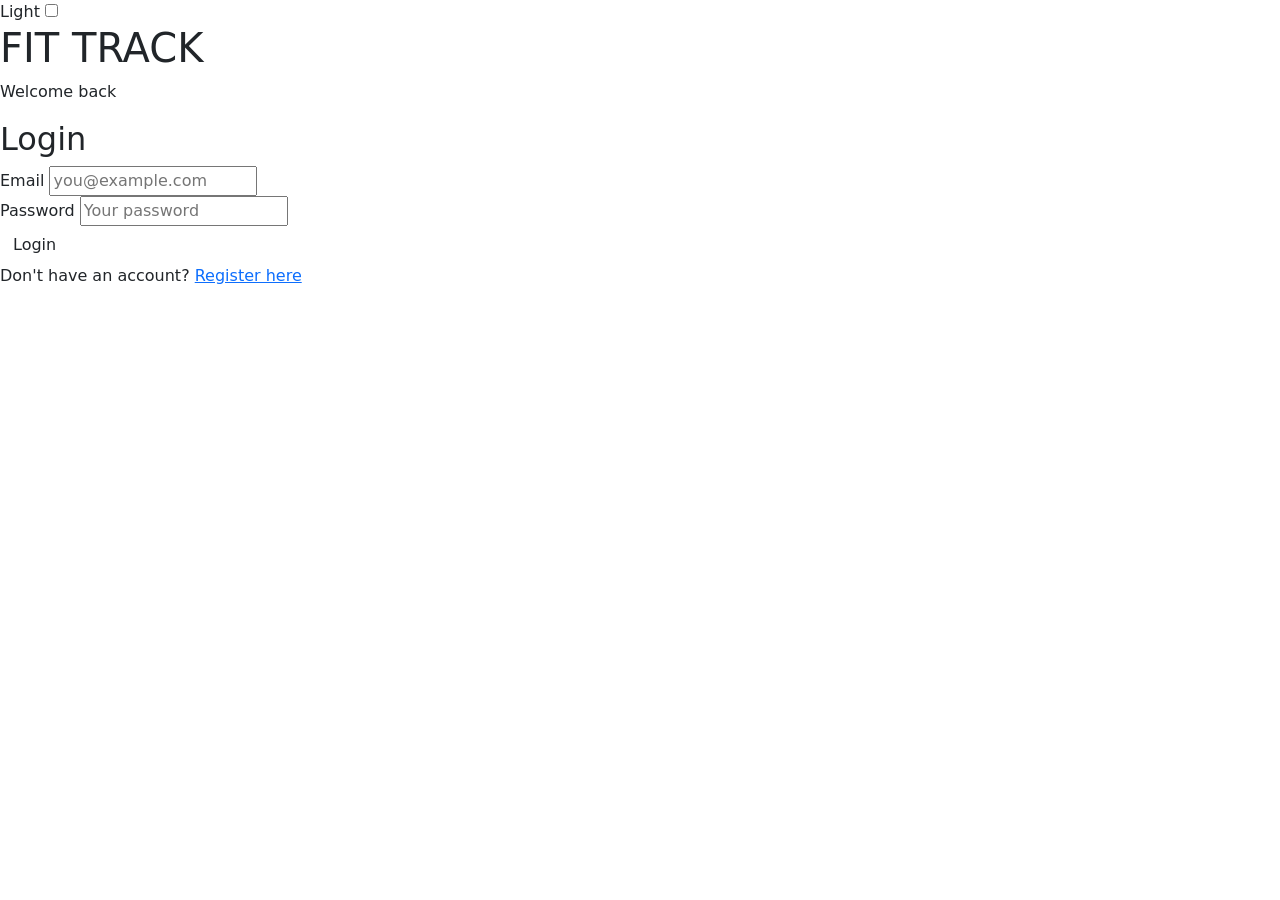
==== index.html @ 4420e1c7 "Add files via upload" ====
<!DOCTYPE html>
<html lang="en">
 <head>
  <meta charset="utf-8"/>
  <meta content="width=device-width, initial-scale=1.0" name="viewport"/>
  <title>
   FitTrack - Login
  </title>
  <link href="https://cdn.jsdelivr.net/npm/bootstrap@5.3.3/dist/css/bootstrap.min.css" rel="stylesheet"/>
  <link href="css/style.css" rel="stylesheet"/>
 </head>
 <body class="dark">
  <div class="auth-theme-btn">
   <span>
    Light
   </span>
   <label class="switch">
    <input class="theme-checkbox" type="checkbox"/>
    <span class="slider">
    </span>
   </label>
  </div>
  <div class="auth-wrapper">
   <div class="auth-box">
    <div class="logo-big">
     <h1>
      FIT
      <span>
       TRACK
      </span>
     </h1>
     <p>
      Welcome back
     </p>
    </div>
    <h2>
     Login
    </h2>
    <form id="loginForm">
     <div class="form-group">
      <label for="email">
       Email
      </label>
      <input id="email" placeholder="you@example.com" required="" type="email"/>
      <div class="error-msg" id="emailErr">
      </div>
     </div>
     <div class="form-group">
      <label for="password">
       Password
      </label>
      <input id="password" placeholder="Your password" required="" type="password"/>
      <div class="error-msg" id="passErr">
      </div>
     </div>
     <button class="btn btn-red btn-full" type="submit">
      Login
     </button>
    </form>
    <p class="bottom-link">
     Don't have an account?
     <a href="register.html">
      Register here
     </a>
    </p>
   </div>
  </div>
  <div class="toast-wrap">
  </div>
  <script src="https://cdn.jsdelivr.net/npm/bootstrap@5.3.3/dist/js/bootstrap.bundle.min.js">
  </script>
  <script src="js/auth.js">
  </script>
  <script>
   // Initialize theme and login logic specifically
    initTheme();
    initLogin();
  </script>
 </body>
</html>
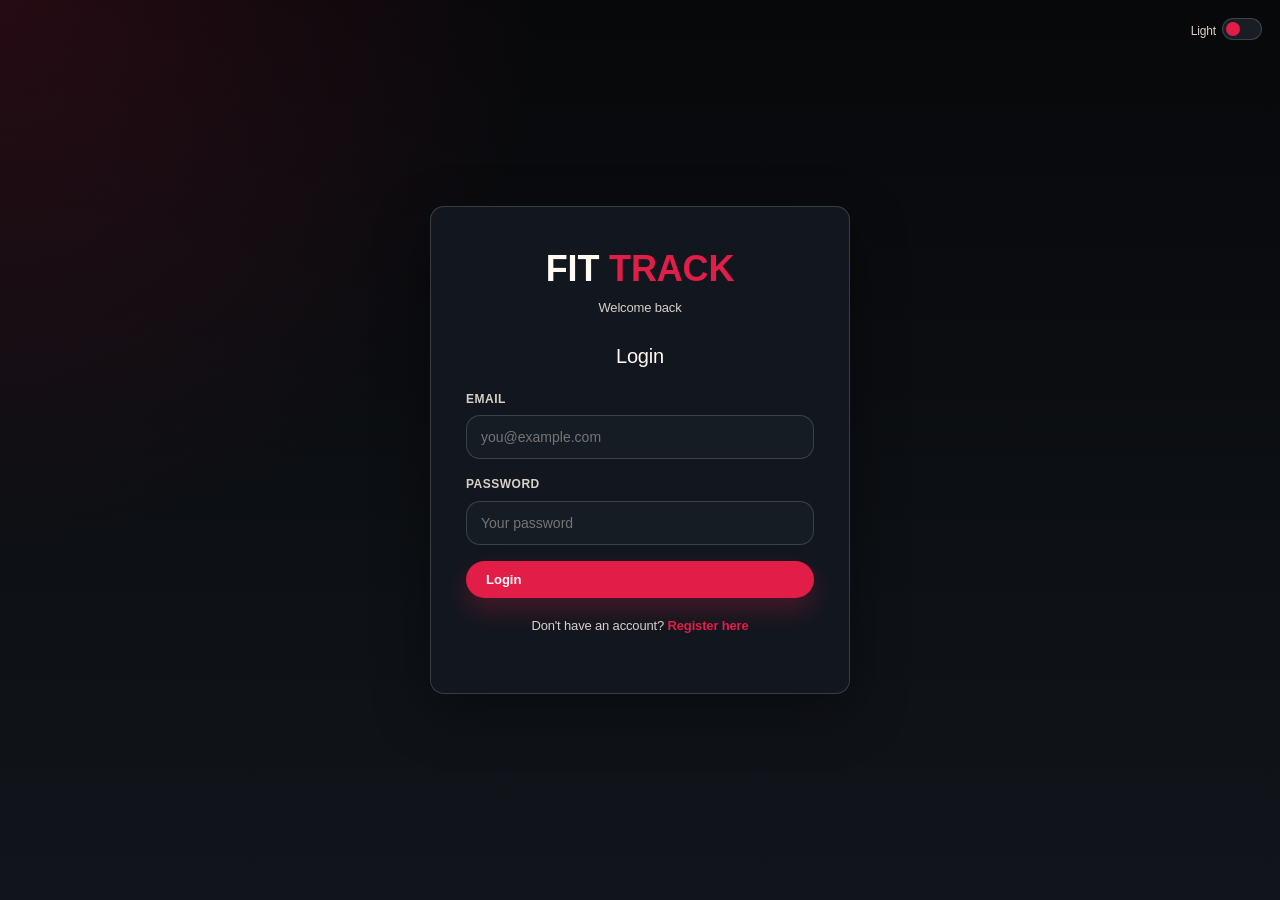
==== commit 74c261a9: "Update index.html" ====
--- a/index.html
+++ b/index.html
@@ -7,7 +7,7 @@
    FitTrack - Login
   </title>
   <link href="https://cdn.jsdelivr.net/npm/bootstrap@5.3.3/dist/css/bootstrap.min.css" rel="stylesheet"/>
-  <link href="css/style.css" rel="stylesheet"/>
+  <link href="style.css" rel="stylesheet"/>
  </head>
  <body class="dark">
   <div class="auth-theme-btn">
@@ -69,7 +69,7 @@
   </div>
   <script src="https://cdn.jsdelivr.net/npm/bootstrap@5.3.3/dist/js/bootstrap.bundle.min.js">
   </script>
-  <script src="js/auth.js">
+  <script src="auth.js">
   </script>
   <script>
    // Initialize theme and login logic specifically
--- a/style.css
+++ b/style.css
@@ -0,0 +1,1819 @@
+@import url('https://fonts.googleapis.com/css2?family=Poppins:wght@300;400;500;600;700&display=swap');
+
+* {
+  margin: 0;
+  padding: 0;
+  box-sizing: border-box;
+}
+
+body {
+  font-family: 'Poppins', sans-serif;
+  background-color: var(--bg);
+  color: var(--text);
+  transition: background-color 0.3s, color 0.3s;
+}
+
+/* light mode colors */
+body.light {
+  --bg: white;
+  --bg2: whitesmoke;
+  --bg3: lightgray;
+  --text: black;
+  --text2: dimgray;
+  --border: gainsboro;
+  --card: white;
+  --nav: white;
+  --red: crimson;
+  --red2: firebrick;
+  --input-bg: white;
+  --shadow: 0 2px 10px rgba(0,0,0,0.08);
+}
+
+/* dark mode colors */
+body.dark {
+  --bg: black;
+  --bg2: #1a1a1a;
+  --bg3: #252525;
+  --text: whitesmoke;
+  --text2: gray;
+  --border: #2e2e2e;
+  --card: #1a1a1a;
+  --nav: #111111;
+  --red: crimson;
+  --red2: firebrick;
+  --input-bg: #1e1e1e;
+  --shadow: 0 2px 10px rgba(0,0,0,0.4);
+}
+/* navbar */
+.navbar {
+  background-color: var(--nav);
+  border-bottom: 1px solid var(--border);
+  padding: 0 30px;
+  height: 60px;
+  display: flex;
+  align-items: center;
+  justify-content: space-between;
+  position: sticky;
+  top: 0;
+  z-index: 99;
+}
+
+.navbar .logo {
+  font-size: 22px;
+  font-weight: 700;
+  color: var(--text);
+  text-decoration: none;
+}
+
+.navbar .logo span {
+  color: var(--red);
+}
+
+.navbar .nav-links {
+  display: flex;
+  gap: 5px;
+  list-style: none;
+}
+
+.navbar .nav-links a {
+  text-decoration: none;
+  color: var(--text2);
+  font-size: 14px;
+  padding: 6px 14px;
+  border-radius: 8px;
+  font-weight: 500;
+}
+
+.navbar .nav-links a:hover {
+  background-color: var(--bg2);
+  color: var(--text);
+}
+
+.navbar .nav-links a.active {
+  color: var(--red);
+  background-color: var(--bg2);
+}
+
+.navbar .nav-right {
+  display: flex;
+  align-items: center;
+  gap: 12px;
+}
+
+.navbar .nav-right span {
+  font-size: 13px;
+  color: var(--text2);
+}
+
+/* theme toggle switch */
+.toggle-wrap {
+  display: flex;
+  align-items: center;
+  gap: 6px;
+}
+
+.toggle-wrap label {
+  font-size: 12px;
+  color: var(--text2);
+}
+
+.switch {
+  position: relative;
+  width: 40px;
+  height: 22px;
+}
+
+.switch input {
+  opacity: 0;
+  width: 0;
+  height: 0;
+}
+
+.slider {
+  position: absolute;
+  cursor: pointer;
+  top: 0; left: 0; right: 0; bottom: 0;
+  background-color: var(--bg3);
+  border-radius: 22px;
+  transition: 0.3s;
+  border: 1px solid var(--border);
+}
+
+.slider:before {
+  position: absolute;
+  content: "";
+  height: 14px;
+  width: 14px;
+  left: 3px;
+  bottom: 3px;
+  background-color: var(--red);
+  border-radius: 50%;
+  transition: 0.3s;
+}
+
+input:checked + .slider:before {
+  transform: translateX(18px);
+}
+
+/* hamburger for mobile */
+.hamburger {
+  display: none;
+  flex-direction: column;
+  gap: 5px;
+  background: none;
+  border: none;
+  cursor: pointer;
+}
+
+.hamburger span {
+  width: 22px;
+  height: 2px;
+  background: var(--text);
+  display: block;
+  border-radius: 2px;
+}
+
+.mobile-menu {
+  display: none;
+  flex-direction: column;
+  background: var(--nav);
+  border-bottom: 1px solid var(--border);
+  padding: 10px 20px;
+}
+
+.mobile-menu a {
+  text-decoration: none;
+  color: var(--text2);
+  padding: 10px 0;
+  font-size: 14px;
+  border-bottom: 1px solid var(--border);
+  font-weight: 500;
+}
+
+.mobile-menu a.active { color: var(--red); }
+.mobile-menu.show { display: flex; }
+
+/* buttons */
+.btn {
+  padding: 9px 20px;
+  border-radius: 8px;
+  border: none;
+  font-family: 'Poppins', sans-serif;
+  font-size: 13px;
+  font-weight: 600;
+  cursor: pointer;
+  transition: all 0.2s;
+  display: inline-flex;
+  align-items: center;
+  gap: 5px;
+}
+
+.btn-red {
+  background-color: var(--red);
+  color: #fff;
+}
+
+.btn-red:hover {
+  background-color: var(--red2);
+  transform: translateY(-1px);
+}
+
+.btn-outline {
+  background: transparent;
+  color: var(--text);
+  border: 1px solid var(--border);
+}
+
+.btn-outline:hover {
+  background-color: var(--bg2);
+}
+
+.btn-delete {
+  background: transparent;
+  color: var(--red);
+  border: 1px solid var(--red);
+  padding: 6px 12px;
+  font-size: 12px;
+  border-radius: 6px;
+  font-family: 'Poppins', sans-serif;
+  font-weight: 600;
+  cursor: pointer;
+  transition: all 0.2s;
+}
+
+.btn-delete:hover {
+  background-color: var(--red);
+  color: #fff;
+}
+
+.btn-full { width: 100%; }
+.btn-sm { padding: 6px 14px; font-size: 12px; }
+
+/* page layout */
+.container {
+  max-width: 1100px;
+  margin: 0 auto;
+  padding: 30px 20px;
+}
+
+/* auth pages */
+.auth-wrapper {
+  min-height: 100vh;
+  display: flex;
+  align-items: center;
+  justify-content: center;
+  padding: 20px;
+}
+
+.auth-box {
+  background: var(--card);
+  border: 1px solid var(--border);
+  border-radius: 14px;
+  padding: 40px 35px;
+  width: 100%;
+  max-width: 420px;
+  box-shadow: var(--shadow);
+}
+
+.auth-box .logo-big {
+  text-align: center;
+  margin-bottom: 25px;
+}
+
+.auth-box .logo-big h1 {
+  font-size: 36px;
+  font-weight: 700;
+}
+
+.auth-box .logo-big h1 span { color: var(--red); }
+
+.auth-box .logo-big p {
+  color: var(--text2);
+  font-size: 13px;
+  margin-top: 4px;
+}
+
+.auth-box h2 {
+  font-size: 20px;
+  margin-bottom: 22px;
+  text-align: center;
+}
+
+.auth-box .bottom-link {
+  text-align: center;
+  margin-top: 18px;
+  font-size: 13px;
+  color: var(--text2);
+}
+
+.auth-box .bottom-link a {
+  color: var(--red);
+  font-weight: 600;
+  text-decoration: none;
+}
+
+.auth-theme-btn {
+  position: absolute;
+  top: 18px;
+  right: 18px;
+  display: flex;
+  align-items: center;
+  gap: 6px;
+}
+
+/* form inputs */
+.form-group {
+  margin-bottom: 16px;
+}
+
+.form-group label {
+  display: block;
+  font-size: 12px;
+  font-weight: 600;
+  text-transform: uppercase;
+  letter-spacing: 0.5px;
+  color: var(--text2);
+  margin-bottom: 6px;
+}
+
+.form-group input,
+.form-group select {
+  width: 100%;
+  padding: 10px 14px;
+  background: var(--input-bg);
+  border: 1.5px solid var(--border);
+  border-radius: 8px;
+  color: var(--text);
+  font-family: 'Poppins', sans-serif;
+  font-size: 14px;
+  outline: none;
+  transition: border-color 0.2s;
+}
+
+.form-group input:focus,
+.form-group select:focus {
+  border-color: var(--red);
+}
+
+.form-group select {
+  appearance: none;
+  cursor: pointer;
+}
+
+.error-msg {
+  font-size: 11px;
+  color: var(--red);
+  margin-top: 4px;
+  display: none;
+}
+
+.error-msg.show { display: block; }
+
+/* cards */
+.card {
+  background: var(--card);
+  border: 1px solid var(--border);
+  border-radius: 12px;
+  padding: 22px;
+  box-shadow: var(--shadow);
+  transition: border-color 0.2s;
+}
+
+.card:hover { border-color: var(--red); }
+
+/* dashboard stats */
+.stats-row {
+  display: grid;
+  grid-template-columns: repeat(4, 1fr);
+  gap: 15px;
+  margin-bottom: 25px;
+}
+
+.stat-box {
+  background: var(--card);
+  border: 1px solid var(--border);
+  border-radius: 12px;
+  padding: 20px;
+  box-shadow: var(--shadow);
+  border-left: 4px solid var(--red);
+}
+
+.stat-box .stat-num {
+  font-size: 32px;
+  font-weight: 700;
+  color: var(--text);
+  line-height: 1;
+  margin-bottom: 4px;
+}
+
+.stat-box .stat-label {
+  font-size: 11px;
+  font-weight: 600;
+  color: var(--text2);
+  text-transform: uppercase;
+  letter-spacing: 0.5px;
+}
+
+.stat-box .stat-icon {
+  font-size: 22px;
+  margin-bottom: 8px;
+}
+
+/* motivation banner */
+.motivation {
+  background: var(--red);
+  color: white;
+  border-radius: 12px;
+  padding: 16px 20px;
+  margin-bottom: 25px;
+  display: flex;
+  align-items: center;
+  gap: 12px;
+  font-size: 14px;
+  font-weight: 500;
+}
+
+.motivation .msg { font-weight: 500; }
+
+/* dashboard 2 col */
+.dash-grid {
+  display: grid;
+  grid-template-columns: 1.5fr 1fr;
+  gap: 20px;
+}
+
+/* bar chart */
+.chart-wrap {
+  margin-top: 15px;
+}
+
+.bars {
+  display: flex;
+  align-items: flex-end;
+  gap: 8px;
+  height: 140px;
+}
+
+.bar-item {
+  flex: 1;
+  display: flex;
+  flex-direction: column;
+  align-items: center;
+  height: 100%;
+  justify-content: flex-end;
+  gap: 5px;
+}
+
+.bar-fill {
+  width: 100%;
+  background: var(--red);
+  border-radius: 4px 4px 0 0;
+  min-height: 3px;
+  transition: height 0.8s ease;
+  position: relative;
+}
+
+.bar-fill:hover { opacity: 0.75; }
+
+.bar-day {
+  font-size: 11px;
+  color: var(--text2);
+  font-weight: 500;
+}
+
+/* progress bars */
+.progress-section { margin-top: 15px; }
+
+.progress-item { margin-bottom: 18px; }
+
+.progress-item .top {
+  display: flex;
+  justify-content: space-between;
+  font-size: 13px;
+  margin-bottom: 6px;
+}
+
+.progress-item .top .name { font-weight: 600; }
+.progress-item .top .val { color: var(--text2); }
+
+.prog-bar {
+  height: 10px;
+  background: var(--bg3);
+  border-radius: 99px;
+  overflow: hidden;
+}
+
+.prog-fill {
+  height: 100%;
+  background: var(--red);
+  border-radius: 99px;
+  width: 0%;
+  transition: width 1s ease;
+}
+
+/* recent workouts */
+.recent-item {
+  display: flex;
+  justify-content: space-between;
+  align-items: center;
+  padding: 10px 12px;
+  border-radius: 8px;
+  background: var(--bg2);
+  margin-bottom: 8px;
+}
+
+.recent-item .info .name { font-size: 13px; font-weight: 600; }
+.recent-item .info .meta { font-size: 11px; color: var(--text2); margin-top: 2px; }
+.recent-item .cal { font-size: 18px; font-weight: 700; color: var(--red); }
+
+/* workouts page */
+.workouts-bar {
+  display: flex;
+  justify-content: space-between;
+  align-items: center;
+  margin-bottom: 18px;
+  flex-wrap: wrap;
+  gap: 10px;
+}
+
+.filters {
+  background: var(--card);
+  border: 1px solid var(--border);
+  border-radius: 12px;
+  padding: 16px;
+  margin-bottom: 20px;
+  display: flex;
+  flex-wrap: wrap;
+  gap: 10px;
+  align-items: center;
+}
+
+.search-input {
+  flex: 1;
+  min-width: 180px;
+  padding: 9px 14px;
+  background: var(--input-bg);
+  border: 1.5px solid var(--border);
+  border-radius: 8px;
+  color: var(--text);
+  font-family: 'Poppins', sans-serif;
+  font-size: 13px;
+  outline: none;
+}
+
+.search-input:focus { border-color: var(--red); }
+
+.filters select {
+  padding: 9px 14px;
+  background: var(--input-bg);
+  border: 1.5px solid var(--border);
+  border-radius: 8px;
+  color: var(--text);
+  font-family: 'Poppins', sans-serif;
+  font-size: 13px;
+  outline: none;
+  cursor: pointer;
+  appearance: none;
+  min-width: 130px;
+}
+
+.filters select:focus { border-color: var(--red); }
+
+.filters input[type="date"] {
+  padding: 9px 14px;
+  background: var(--input-bg);
+  border: 1.5px solid var(--border);
+  border-radius: 8px;
+  color: var(--text);
+  font-family: 'Poppins', sans-serif;
+  font-size: 13px;
+  outline: none;
+  cursor: pointer;
+}
+
+.filters input[type="date"]:focus { border-color: var(--red); }
+
+/* workout cards */
+.cards-grid {
+  display: grid;
+  grid-template-columns: repeat(auto-fill, minmax(270px, 1fr));
+  gap: 15px;
+}
+
+.workout-card {
+  background: var(--card);
+  border: 1px solid var(--border);
+  border-radius: 12px;
+  padding: 18px;
+  box-shadow: var(--shadow);
+  transition: border-color 0.2s, transform 0.2s;
+}
+
+.workout-card:hover {
+  border-color: var(--red);
+  transform: translateY(-2px);
+}
+
+.workout-card .card-top {
+  display: flex;
+  justify-content: space-between;
+  align-items: flex-start;
+  margin-bottom: 14px;
+}
+
+.workout-card .w-name {
+  font-size: 16px;
+  font-weight: 700;
+}
+
+.badge {
+  font-size: 10px;
+  font-weight: 700;
+  padding: 3px 10px;
+  border-radius: 99px;
+  text-transform: uppercase;
+  letter-spacing: 0.5px;
+}
+
+.badge-Cardio   { background: rgba(239,68,68,0.15); color: #ef4444; }
+.badge-Strength { background: rgba(59,130,246,0.15); color: #3b82f6; }
+.badge-Yoga     { background: rgba(16,185,129,0.15); color: #10b981; }
+
+.workout-card .card-stats {
+  display: grid;
+  grid-template-columns: 1fr 1fr 1fr;
+  gap: 8px;
+  margin-bottom: 14px;
+}
+
+.workout-card .stat {
+  background: var(--bg2);
+  border-radius: 8px;
+  padding: 8px 5px;
+  text-align: center;
+}
+
+.workout-card .stat .num {
+  font-size: 18px;
+  font-weight: 700;
+  color: var(--red);
+  line-height: 1;
+}
+
+.workout-card .stat .lbl {
+  font-size: 9px;
+  color: var(--text2);
+  text-transform: uppercase;
+  letter-spacing: 0.5px;
+  margin-top: 2px;
+}
+
+.workout-card .card-bottom {
+  display: flex;
+  justify-content: space-between;
+  align-items: center;
+}
+
+.workout-card .w-date { font-size: 12px; color: var(--text2); }
+
+/* empty state */
+.empty {
+  text-align: center;
+  padding: 60px 20px;
+  color: var(--text2);
+  grid-column: 1 / -1;
+}
+
+.empty .empty-icon { font-size: 40px; margin-bottom: 10px; }
+.empty p { font-size: 14px; }
+
+/* modal */
+.overlay {
+  position: fixed;
+  inset: 0;
+  background: rgba(0,0,0,0.6);
+  z-index: 200;
+  display: flex;
+  align-items: center;
+  justify-content: center;
+  padding: 20px;
+  opacity: 0;
+  pointer-events: none;
+  transition: opacity 0.25s;
+}
+
+.overlay.show {
+  opacity: 1;
+  pointer-events: all;
+}
+
+.modal-box {
+  background: var(--card);
+  border: 1px solid var(--border);
+  border-radius: 14px;
+  padding: 28px;
+  width: 100%;
+  max-width: 460px;
+  max-height: 90vh;
+  overflow-y: auto;
+  transform: translateY(15px);
+  transition: transform 0.25s;
+}
+
+.overlay.show .modal-box { transform: translateY(0); }
+
+.modal-box .modal-top {
+  display: flex;
+  justify-content: space-between;
+  align-items: center;
+  margin-bottom: 22px;
+}
+
+.modal-box .modal-top h3 { font-size: 18px; }
+
+.close-btn {
+  background: none;
+  border: none;
+  font-size: 20px;
+  cursor: pointer;
+  color: var(--text2);
+  padding: 2px 8px;
+}
+
+.close-btn:hover { color: var(--red); }
+
+/* goals page */
+.goals-grid {
+  display: grid;
+  grid-template-columns: 1fr 1fr;
+  gap: 20px;
+}
+
+.goals-grid .card h3 {
+  font-size: 16px;
+  margin-bottom: 18px;
+}
+
+.num-control {
+  display: flex;
+  align-items: center;
+}
+
+.num-control button {
+  width: 38px;
+  height: 40px;
+  border: 1.5px solid var(--border);
+  background: var(--bg2);
+  color: var(--text);
+  font-size: 18px;
+  cursor: pointer;
+  transition: all 0.2s;
+}
+
+.num-control button:first-child { border-radius: 8px 0 0 8px; border-right: none; }
+.num-control button:last-child  { border-radius: 0 8px 8px 0; border-left: none; }
+.num-control button:hover { background: var(--red); color: #fff; border-color: var(--red); }
+
+.num-control input {
+  flex: 1;
+  padding: 10px;
+  border: 1.5px solid var(--border);
+  border-left: none;
+  border-right: none;
+  background: var(--input-bg);
+  color: var(--text);
+  font-family: 'Poppins', sans-serif;
+  font-size: 14px;
+  text-align: center;
+  outline: none;
+}
+
+.summary-table { margin-top: 10px; }
+
+.summary-table .row {
+  display: flex;
+  justify-content: space-between;
+  padding: 9px 0;
+  border-bottom: 1px solid var(--border);
+  font-size: 13px;
+}
+
+.summary-table .row:last-child { border-bottom: none; }
+.summary-table .row .key { color: var(--text2); }
+.summary-table .row .value { font-weight: 600; }
+
+/* toast */
+.toast-wrap {
+  position: fixed;
+  bottom: 20px;
+  right: 20px;
+  z-index: 999;
+  display: flex;
+  flex-direction: column;
+  gap: 8px;
+}
+
+.toast {
+  background: var(--card);
+  border: 1px solid var(--border);
+  border-left: 4px solid var(--red);
+  border-radius: 8px;
+  padding: 12px 16px;
+  font-size: 13px;
+  font-weight: 500;
+  color: var(--text);
+  box-shadow: var(--shadow);
+  max-width: 280px;
+  animation: slideup 0.3s ease;
+}
+
+.toast.green { border-left-color: #10b981; }
+
+@keyframes slideup {
+  from { opacity: 0; transform: translateY(10px); }
+  to   { opacity: 1; transform: translateY(0); }
+}
+
+/* responsive */
+@media (max-width: 768px) {
+  .navbar { padding: 0 15px; }
+  .navbar .nav-links { display: none; }
+  .hamburger { display: flex; }
+  .stats-row { grid-template-columns: 1fr 1fr; }
+  .dash-grid { grid-template-columns: 1fr; }
+  .goals-grid { grid-template-columns: 1fr; }
+  .container { padding: 20px 15px; }
+  .auth-box { padding: 28px 20px; }
+}
+
+@media (max-width: 480px) {
+  .stats-row { grid-template-columns: 1fr 1fr; }
+  .cards-grid { grid-template-columns: 1fr; }
+  .filters { flex-direction: column; }
+  .search-input { min-width: 100%; }
+}
+
+/* ─── Workout completion ─── */
+.badge-HIIT    { background: rgba(168,85,247,0.15); color: #a855f7; }
+.badge-Pilates { background: rgba(20,184,166,0.15); color: #14b8a6; }
+
+.workout-card.done {
+  border-color: #10b981;
+  background: linear-gradient(135deg, var(--card) 0%, rgba(16,185,129,0.04) 100%);
+}
+
+.done-badge {
+  display: inline-flex;
+  align-items: center;
+  gap: 5px;
+  font-size: 10px;
+  font-weight: 700;
+  padding: 3px 10px;
+  border-radius: 99px;
+  background: rgba(16,185,129,0.15);
+  color: #10b981;
+  text-transform: uppercase;
+  letter-spacing: 0.5px;
+}
+
+.btn-mark-done {
+  font-size: 11px;
+  font-weight: 600;
+  padding: 5px 12px;
+  border-radius: 6px;
+  border: 1.5px solid var(--border);
+  background: var(--bg2);
+  color: var(--text2);
+  cursor: pointer;
+  transition: all 0.2s;
+  letter-spacing: 0.3px;
+}
+
+.btn-mark-done:hover { border-color: #10b981; color: #10b981; background: rgba(16,185,129,0.08); }
+
+.btn-mark-done.active {
+  border-color: #10b981;
+  color: #10b981;
+  background: rgba(16,185,129,0.1);
+}
+
+.recent-item .done-tag {
+  font-size: 10px;
+  font-weight: 700;
+  padding: 2px 8px;
+  border-radius: 99px;
+  background: rgba(16,185,129,0.15);
+  color: #10b981;
+  text-transform: uppercase;
+  white-space: nowrap;
+}
+
+/* ─── Trainers page ─── */
+.trainers-header {
+  display: flex;
+  justify-content: space-between;
+  align-items: flex-end;
+  margin-bottom: 22px;
+  flex-wrap: wrap;
+  gap: 12px;
+}
+
+.trainers-filters {
+  display: flex;
+  gap: 10px;
+  flex-wrap: wrap;
+}
+
+.trainers-grid {
+  display: grid;
+  grid-template-columns: repeat(auto-fill, minmax(300px, 1fr));
+  gap: 18px;
+}
+
+.trainer-card {
+  background: var(--card);
+  border: 1px solid var(--border);
+  border-radius: 14px;
+  padding: 22px;
+  box-shadow: var(--shadow);
+  transition: border-color 0.2s, transform 0.2s;
+}
+
+.trainer-card:hover {
+  border-color: var(--red);
+  transform: translateY(-2px);
+}
+
+.trainer-card-top {
+  display: flex;
+  align-items: center;
+  gap: 14px;
+  margin-bottom: 14px;
+}
+
+.trainer-avatar {
+  width: 52px;
+  height: 52px;
+  border-radius: 50%;
+  background: var(--red);
+  display: flex;
+  align-items: center;
+  justify-content: center;
+  font-size: 18px;
+  font-weight: 700;
+  color: #fff;
+  flex-shrink: 0;
+}
+
+.trainer-avatar.teal  { background: #14b8a6; }
+.trainer-avatar.blue  { background: #3b82f6; }
+.trainer-avatar.purple{ background: #a855f7; }
+.trainer-avatar.green { background: #10b981; }
+
+.trainer-info .trainer-name {
+  font-size: 16px;
+  font-weight: 700;
+  margin-bottom: 3px;
+}
+
+.trainer-info .trainer-title {
+  font-size: 12px;
+  color: var(--text2);
+}
+
+.specialty-tags {
+  display: flex;
+  flex-wrap: wrap;
+  gap: 6px;
+  margin-bottom: 12px;
+}
+
+.spec-tag {
+  font-size: 10px;
+  font-weight: 600;
+  padding: 3px 10px;
+  border-radius: 99px;
+  background: var(--bg2);
+  color: var(--text2);
+  border: 1px solid var(--border);
+  text-transform: uppercase;
+  letter-spacing: 0.3px;
+}
+
+.trainer-bio {
+  font-size: 13px;
+  color: var(--text2);
+  line-height: 1.65;
+  margin-bottom: 16px;
+}
+
+.trainer-stats-row {
+  display: flex;
+  gap: 16px;
+  margin-bottom: 16px;
+}
+
+.trainer-stat {
+  display: flex;
+  flex-direction: column;
+  gap: 2px;
+}
+
+.trainer-stat .t-num {
+  font-size: 16px;
+  font-weight: 700;
+  color: var(--red);
+}
+
+.trainer-stat .t-lbl {
+  font-size: 10px;
+  color: var(--text2);
+  text-transform: uppercase;
+  letter-spacing: 0.3px;
+}
+
+.availability-dots {
+  display: flex;
+  gap: 5px;
+  align-items: center;
+  margin-bottom: 16px;
+  font-size: 12px;
+  color: var(--text2);
+}
+
+.avail-dot {
+  width: 8px;
+  height: 8px;
+  border-radius: 50%;
+  background: var(--bg3);
+}
+
+.avail-dot.active { background: #10b981; }
+
+/* ─── Diet page ─── */
+.diet-header {
+  display: flex;
+  justify-content: space-between;
+  align-items: flex-end;
+  margin-bottom: 22px;
+  flex-wrap: wrap;
+  gap: 12px;
+}
+
+.diet-grid {
+  display: grid;
+  grid-template-columns: 1fr 340px;
+  gap: 20px;
+}
+
+.meal-card {
+  background: var(--card);
+  border: 1px solid var(--border);
+  border-radius: 12px;
+  padding: 14px 16px;
+  display: flex;
+  align-items: center;
+  gap: 12px;
+  transition: border-color 0.2s;
+}
+
+.meal-card:hover { border-color: var(--red); }
+
+.meal-type-dot {
+  width: 10px;
+  height: 10px;
+  border-radius: 50%;
+  flex-shrink: 0;
+}
+
+.meal-type-dot.Breakfast { background: #f59e0b; }
+.meal-type-dot.Lunch     { background: #3b82f6; }
+.meal-type-dot.Dinner    { background: #a855f7; }
+.meal-type-dot.Snack     { background: #10b981; }
+
+.meal-name {
+  font-size: 14px;
+  font-weight: 600;
+  flex: 1;
+}
+
+.meal-meta {
+  font-size: 11px;
+  color: var(--text2);
+  margin-top: 2px;
+}
+
+.meal-cal {
+  font-size: 14px;
+  font-weight: 700;
+  color: var(--red);
+  white-space: nowrap;
+}
+
+.meal-del {
+  background: none;
+  border: none;
+  color: var(--text2);
+  cursor: pointer;
+  font-size: 15px;
+  padding: 2px 6px;
+  border-radius: 4px;
+  transition: color 0.2s;
+}
+
+.meal-del:hover { color: var(--red); }
+
+.day-section {
+  margin-bottom: 24px;
+}
+
+.day-section h4 {
+  font-size: 13px;
+  font-weight: 600;
+  color: var(--text2);
+  text-transform: uppercase;
+  letter-spacing: 0.5px;
+  margin-bottom: 10px;
+  padding-bottom: 6px;
+  border-bottom: 1px solid var(--border);
+}
+
+.day-section h4 span {
+  float: right;
+  color: var(--red);
+  font-size: 12px;
+}
+
+.day-section .meals-list {
+  display: flex;
+  flex-direction: column;
+  gap: 8px;
+}
+
+.diet-summary-box {
+  background: var(--bg2);
+  border-radius: 10px;
+  padding: 12px 16px;
+  margin-bottom: 12px;
+}
+
+.diet-summary-box .ds-row {
+  display: flex;
+  justify-content: space-between;
+  font-size: 13px;
+  padding: 5px 0;
+}
+
+.diet-summary-box .ds-row .ds-val {
+  font-weight: 600;
+  color: var(--red);
+}
+
+.type-legend {
+  display: flex;
+  flex-wrap: wrap;
+  gap: 10px;
+  margin-top: 14px;
+}
+
+.legend-item {
+  display: flex;
+  align-items: center;
+  gap: 6px;
+  font-size: 12px;
+  color: var(--text2);
+}
+
+.legend-dot {
+  width: 9px;
+  height: 9px;
+  border-radius: 50%;
+}
+
+@media (max-width: 900px) {
+  .diet-grid { grid-template-columns: 1fr; }
+}
+
+/* community page */
+.community-hero {
+  background: linear-gradient(135deg, var(--card), var(--bg2));
+  border: 1px solid var(--border);
+  border-radius: 16px;
+  padding: 24px;
+  margin-bottom: 22px;
+  display: flex;
+  justify-content: space-between;
+  gap: 18px;
+  align-items: center;
+  box-shadow: var(--shadow);
+}
+
+.community-hero h2 {
+  font-size: 24px;
+  margin-bottom: 6px;
+}
+
+.community-hero p,
+.muted-text {
+  color: var(--text2);
+  font-size: 13px;
+  line-height: 1.6;
+}
+
+.community-grid {
+  display: grid;
+  grid-template-columns: 1.4fr 0.9fr;
+  gap: 20px;
+}
+
+.community-card h3 {
+  font-size: 16px;
+  margin-bottom: 8px;
+}
+
+textarea {
+  width: 100%;
+  resize: vertical;
+  border: 1px solid var(--border);
+  border-radius: 8px;
+  background: var(--input-bg);
+  color: var(--text);
+  padding: 12px;
+  font-family: 'Poppins', sans-serif;
+  font-size: 13px;
+  outline: none;
+}
+
+textarea:focus {
+  border-color: var(--red);
+}
+
+.feed-post {
+  display: flex;
+  gap: 12px;
+  padding: 14px 0;
+  border-bottom: 1px solid var(--border);
+}
+
+.feed-post:last-child {
+  border-bottom: none;
+}
+
+.post-avatar {
+  width: 42px;
+  height: 42px;
+  border-radius: 50%;
+  background: var(--red);
+  color: #fff;
+  display: flex;
+  align-items: center;
+  justify-content: center;
+  font-weight: 700;
+  font-size: 13px;
+  flex-shrink: 0;
+}
+
+.post-body {
+  flex: 1;
+}
+
+.post-top {
+  display: flex;
+  justify-content: space-between;
+  gap: 10px;
+  margin-bottom: 6px;
+}
+
+.post-top strong {
+  font-size: 13px;
+}
+
+.post-top span {
+  font-size: 11px;
+  color: var(--text2);
+}
+
+.post-body p {
+  color: var(--text2);
+  font-size: 13px;
+  line-height: 1.6;
+}
+
+.post-delete {
+  margin-top: 8px;
+  border: none;
+  background: transparent;
+  color: var(--red);
+  font-size: 12px;
+  font-weight: 600;
+  cursor: pointer;
+}
+
+.leader-row {
+  display: flex;
+  justify-content: space-between;
+  align-items: center;
+  padding: 12px 0;
+  border-bottom: 1px solid var(--border);
+  gap: 12px;
+}
+
+.leader-row:last-child {
+  border-bottom: none;
+}
+
+.leader-row > div {
+  display: flex;
+  align-items: center;
+  gap: 9px;
+  flex-wrap: wrap;
+}
+
+.leader-row strong {
+  font-size: 13px;
+}
+
+.leader-row small {
+  color: var(--text2);
+  font-size: 11px;
+}
+
+.leader-row > span {
+  color: var(--red);
+  font-weight: 700;
+  font-size: 13px;
+}
+
+.rank {
+  width: 24px;
+  height: 24px;
+  border-radius: 50%;
+  background: var(--bg2);
+  color: var(--text);
+  display: inline-flex;
+  align-items: center;
+  justify-content: center;
+  font-size: 12px;
+  font-weight: 700;
+}
+
+.challenge-box {
+  margin-top: 12px;
+}
+
+.challenge-row {
+  display: flex;
+  justify-content: space-between;
+  gap: 10px;
+  padding: 7px 0;
+  font-size: 13px;
+  color: var(--text2);
+}
+
+.challenge-row strong {
+  color: var(--red);
+}
+
+@media (max-width: 900px) {
+  .community-grid { grid-template-columns: 1fr; }
+  .community-hero { flex-direction: column; align-items: flex-start; }
+}
+
+/* dashboard bottom finished exercises */
+.dashboard-bottom-list {
+  margin-top: 20px;
+}
+
+/* ready-made diet plans */
+.diet-shop-grid {
+  display: grid;
+  grid-template-columns: repeat(auto-fit, minmax(250px, 1fr));
+  gap: 18px;
+  margin-bottom: 22px;
+}
+
+.diet-plan-card {
+  background: var(--card);
+  border: 1px solid var(--border);
+  border-radius: 14px;
+  padding: 20px;
+  box-shadow: var(--shadow);
+  transition: border-color 0.2s, transform 0.2s;
+}
+
+.diet-plan-card:hover {
+  border-color: var(--red);
+  transform: translateY(-2px);
+}
+
+.diet-plan-card.active {
+  border-color: #10b981;
+  background: linear-gradient(135deg, var(--card) 0%, rgba(16,185,129,0.04) 100%);
+}
+
+.diet-plan-top {
+  display: flex;
+  justify-content: space-between;
+  align-items: flex-start;
+  gap: 12px;
+  margin-bottom: 12px;
+}
+
+.diet-plan-top h3 {
+  font-size: 16px;
+  margin-bottom: 3px;
+}
+
+.diet-plan-top p,
+.diet-desc {
+  color: var(--text2);
+  font-size: 12px;
+  line-height: 1.6;
+}
+
+.diet-price {
+  color: var(--red);
+  font-size: 22px;
+  font-weight: 700;
+  white-space: nowrap;
+}
+
+.diet-plan-stats {
+  display: grid;
+  grid-template-columns: 1fr 1fr;
+  gap: 10px;
+  margin: 14px 0;
+}
+
+.diet-plan-stats div {
+  background: var(--bg2);
+  border-radius: 10px;
+  padding: 10px;
+}
+
+.diet-plan-stats span,
+.purchased-plan-summary span {
+  display: block;
+  font-size: 10px;
+  color: var(--text2);
+  text-transform: uppercase;
+  letter-spacing: 0.4px;
+  margin-bottom: 3px;
+}
+
+.diet-plan-stats strong,
+.purchased-plan-summary strong {
+  font-size: 13px;
+  color: var(--text);
+}
+
+.included-title {
+  font-size: 12px;
+  font-weight: 700;
+  margin-bottom: 8px;
+}
+
+.plan-meals {
+  padding-left: 18px;
+  color: var(--text2);
+  font-size: 12px;
+  line-height: 1.8;
+  margin-bottom: 16px;
+}
+
+.selected-plan-card {
+  margin-top: 4px;
+}
+
+.purchased-plan-summary {
+  display: grid;
+  grid-template-columns: repeat(auto-fit, minmax(150px, 1fr));
+  gap: 10px;
+  margin-bottom: 14px;
+}
+
+.purchased-plan-summary div {
+  background: var(--bg2);
+  border-radius: 10px;
+  padding: 12px;
+}
+
+.purchased-meals {
+  display: flex;
+  flex-wrap: wrap;
+  gap: 8px;
+}
+
+.purchased-meals span {
+  background: var(--bg2);
+  border: 1px solid var(--border);
+  border-radius: 99px;
+  padding: 6px 12px;
+  font-size: 12px;
+  color: var(--text2);
+}
+
+/* ===== 2026 premium responsive refresh ===== */
+:root{--radius-lg:22px;--radius-md:16px;--ease:cubic-bezier(.2,.8,.2,1)}
+body.dark{--bg:#08090b;--bg2:#101216;--bg3:#191d24;--text:#f6f4ef;--text2:#aaa49a;--border:rgba(255,255,255,.1);--card:#11141a;--nav:rgba(8,9,11,.88);--red:#e11d48;--red2:#be123c;--input-bg:#141820;--shadow:0 18px 55px rgba(0,0,0,.38);--card-bg:#11141a}
+body.light{--bg:#fbfaf7;--bg2:#f1eee8;--bg3:#e5ded3;--text:#171512;--text2:#706a60;--border:rgba(23,21,18,.12);--card:#fffefa;--nav:rgba(255,254,250,.9);--red:#d81e45;--red2:#ac1434;--input-bg:#fff;--shadow:0 18px 45px rgba(38,29,18,.1);--card-bg:#fffefa}
+body{background:radial-gradient(circle at top left,rgba(225,29,72,.14),transparent 34rem),linear-gradient(180deg,var(--bg),var(--bg2));min-height:100vh;letter-spacing:-.01em}.container{max-width:1180px}.app-navbar{height:auto;min-height:70px;padding:12px clamp(18px,3vw,42px);backdrop-filter:blur(18px);box-shadow:0 10px 30px rgba(0,0,0,.08)}.navbar .logo{letter-spacing:.06em}.navbar .nav-links{gap:4px;align-items:center}.navbar .nav-links a,.navbar .nav-link{color:var(--text2)!important;border:1px solid transparent}.navbar .nav-links a:hover,.navbar .nav-link:hover,.navbar .nav-link.active{background:linear-gradient(180deg,var(--bg2),transparent);color:var(--text)!important;border-color:var(--border)}.navbar .nav-link.active{color:var(--red)!important}.app-toggler{border-color:var(--border);background:var(--bg2)}.app-toggler:focus{box-shadow:0 0 0 .15rem rgba(225,29,72,.25)}.card,.premium-card{background:linear-gradient(180deg,rgba(255,255,255,.035),transparent),var(--card);border:1px solid var(--border);box-shadow:var(--shadow);border-radius:var(--radius-lg)}.btn{border-radius:999px;transition:transform .2s var(--ease),box-shadow .2s var(--ease),background .2s}.btn:hover{transform:translateY(-2px)}.btn-red{box-shadow:0 12px 25px rgba(225,29,72,.25)}.btn-outline{border:1px solid var(--border)!important;color:var(--text)!important;background:rgba(255,255,255,.02)}.btn-outline:hover{border-color:var(--red)!important;color:var(--red)!important;background:rgba(225,29,72,.08)}input,select,textarea,.form-control,.form-select{background:var(--input-bg)!important;color:var(--text)!important;border:1px solid var(--border)!important;border-radius:14px!important;min-height:44px}textarea{resize:vertical}.form-control::placeholder,textarea::placeholder{color:var(--text2)}label{color:var(--text2);font-weight:600;font-size:12px;margin-bottom:6px}.page-hero{display:flex;justify-content:space-between;gap:24px;align-items:center;padding:clamp(24px,4vw,44px);border-radius:30px;background:linear-gradient(135deg,rgba(225,29,72,.18),rgba(255,255,255,.03) 40%,rgba(255,255,255,.015)),var(--card);border:1px solid var(--border);box-shadow:var(--shadow);overflow:hidden;position:relative}.page-hero:after{content:"";position:absolute;right:-70px;top:-70px;width:220px;height:220px;border-radius:50%;background:rgba(225,29,72,.16);filter:blur(3px)}.page-hero h1{font-size:clamp(28px,4vw,48px);line-height:1.05;margin:0 0 12px;max-width:720px}.hero-copy{color:var(--text2);max-width:700px;margin:0}.eyebrow{text-transform:uppercase;letter-spacing:.16em;font-size:12px;color:var(--red);font-weight:800;margin-bottom:10px}.eyebrow.mini{font-size:10px;margin-top:18px}.filter-panel{background:rgba(255,255,255,.03);border:1px solid var(--border);border-radius:22px;padding:18px}.trainers-grid,.cards-grid,.diet-shop-grid{display:grid;grid-template-columns:repeat(auto-fit,minmax(270px,1fr));gap:22px}.trainer-card{padding:22px;display:flex;flex-direction:column;gap:16px;min-height:100%}.trainer-card-top,.profile-head{display:flex;gap:14px;align-items:center}.trainer-avatar{width:54px;height:54px;border-radius:18px;display:grid;place-items:center;background:linear-gradient(135deg,var(--red),#fb7185);color:white;font-weight:800}.trainer-avatar.large{width:72px;height:72px;font-size:24px}.trainer-avatar.teal{background:linear-gradient(135deg,#0f766e,#2dd4bf)}.trainer-avatar.purple{background:linear-gradient(135deg,#7c3aed,#c084fc)}.trainer-avatar.blue{background:linear-gradient(135deg,#2563eb,#60a5fa)}.trainer-avatar.green{background:linear-gradient(135deg,#16a34a,#86efac)}.trainer-name{font-weight:800;font-size:17px}.trainer-title,.trainer-bio,.muted-text{color:var(--text2)}.trainer-bio{font-size:13px;line-height:1.65}.rating-line{display:flex;gap:7px;align-items:center;color:#fbbf24;font-size:12px;flex-wrap:wrap}.rating-line strong{color:var(--text)}.rating-line small{color:var(--text2)}.specialty-tags{display:flex;flex-wrap:wrap;gap:7px}.spec-tag,.pending-pill,.verified{padding:5px 10px;border-radius:999px;background:rgba(225,29,72,.11);color:var(--red);font-size:11px;font-weight:700;border:1px solid rgba(225,29,72,.18)}.spec-tag.soft{background:var(--bg2);color:var(--text2);border-color:var(--border)}.verified{background:rgba(16,185,129,.13);color:#10b981;border-color:rgba(16,185,129,.25)}.trainer-meta-grid{display:grid;grid-template-columns:1fr 1fr;gap:10px}.trainer-meta-grid div{padding:10px;border:1px solid var(--border);border-radius:14px;background:rgba(255,255,255,.025)}.trainer-meta-grid span{display:block;font-size:10px;text-transform:uppercase;color:var(--text2);letter-spacing:.08em}.trainer-meta-grid strong{font-size:12px}.availability-dots{display:flex;gap:6px;flex-wrap:wrap}.avail-pill{font-size:11px;padding:5px 9px;border-radius:999px;border:1px solid var(--border);color:var(--text2)}.avail-pill.active{background:rgba(16,185,129,.13);color:#10b981;border-color:rgba(16,185,129,.25)}.trainer-actions,.diet-actions,.modal-actions{display:flex;gap:8px;flex-wrap:wrap;margin-top:auto}.overlay{position:fixed;inset:0;background:rgba(0,0,0,.65);display:none;align-items:center;justify-content:center;padding:18px;z-index:999}.overlay.show{display:flex}.modal-premium{max-width:620px;width:min(620px,100%);max-height:88vh;overflow:auto}.modal-box{background:var(--card);border:1px solid var(--border);border-radius:24px;padding:24px;box-shadow:var(--shadow)}.modal-top{display:flex;justify-content:space-between;gap:14px;align-items:center;margin-bottom:18px}.close-btn{background:var(--bg2);border:1px solid var(--border);color:var(--text);width:34px;height:34px;border-radius:50%}.review-summary-grid{display:grid;grid-template-columns:260px 1fr 260px;gap:18px}.rating-card,.distribution-card,.mini-proof{background:var(--card);border:1px solid var(--border);border-radius:22px;padding:22px;box-shadow:var(--shadow)}.rating-number{font-size:52px;font-weight:900;line-height:1}.stars,.review-stars{color:#fbbf24;letter-spacing:1px}.dist-row{display:grid;grid-template-columns:40px 1fr 28px;gap:10px;align-items:center;margin:8px 0}.dist-bar{height:9px;background:var(--bg2);border-radius:999px;overflow:hidden}.dist-fill{display:block;height:100%;background:linear-gradient(90deg,var(--red),#fb7185);border-radius:inherit}.mini-proof strong{display:block;font-size:42px;color:var(--red)}.reviews-list{display:grid;grid-template-columns:repeat(auto-fit,minmax(280px,1fr));gap:18px}.review-card{padding:22px}.review-top,.review-foot{display:flex;justify-content:space-between;gap:12px;align-items:center}.reviewer{font-weight:800}.review-date{font-size:12px;color:var(--text2)}.review-card h3{font-size:17px;margin:14px 0 8px}.review-card p{color:var(--text2);font-size:13px;line-height:1.65}.support-stack{display:grid;gap:14px}.support-card,.faq-item{padding:20px;border-radius:20px;border:1px solid var(--border);background:var(--card);box-shadow:var(--shadow)}.support-card span{color:var(--red);font-size:12px;font-weight:800;text-transform:uppercase;letter-spacing:.1em}.support-card strong{display:block;font-size:20px;margin:5px 0}.support-card p,.faq-item p{color:var(--text2);margin:0}.support-card.accent{background:linear-gradient(135deg,rgba(225,29,72,.18),var(--card))}.support-card a{color:var(--red);font-weight:700;text-decoration:none}.faq-block{padding:24px;border:1px solid var(--border);border-radius:24px;background:rgba(255,255,255,.025)}.is-hidden{display:none!important}.diet-actions .btn{flex:1;justify-content:center}.diet-detail-box{margin-top:24px;padding:24px}.detail-head{display:flex;justify-content:space-between;gap:16px;align-items:flex-start}.tracker-list{display:grid;gap:10px;margin-top:14px}.tracker-step{display:flex;align-items:center;gap:12px;padding:12px;border:1px solid var(--border);border-radius:14px;background:var(--bg2);color:var(--text)}.tracker-step input{min-height:auto;width:18px;height:18px;accent-color:var(--red)}.request-row,.leader-row,.feed-post,.recent-actions,.workout-actions{display:flex;align-items:center;gap:12px}.request-row,.leader-row{justify-content:space-between;margin-bottom:12px;padding:10px;border-bottom:1px solid var(--border)}.feed-post{margin-bottom:15px;background:var(--card-bg);padding:14px;border-radius:16px;border:1px solid var(--border)}.feed-avatar{min-width:42px;height:42px;background:var(--red);color:#fff;border-radius:50%;display:grid;place-items:center;font-weight:800}.feed-body{flex:1}.feed-head{display:flex;justify-content:space-between;font-size:12px}.feed-text{font-size:13px;margin-top:5px;line-height:1.5}.leader-meta{display:block;font-size:11px;color:var(--text2);margin-top:2px}.leader-score{text-align:right}.leader-calories{font-weight:800;margin-bottom:4px;color:var(--red)}.badge-green{background:#10b981!important;color:white!important}.empty-copy,.empty-state{text-align:center;padding:24px;color:var(--text2);font-size:13px}.tiny-muted{font-size:10px;color:var(--text2);font-weight:500;margin-top:2px}.recent-actions,.workout-actions{gap:8px}.small-copy{font-size:12px}.no-margin{margin:0}.auth-theme-btn span{font-size:12px;color:var(--text2)}
+@media (max-width:991px){.navbar .nav-links{align-items:stretch}.nav-right{padding:10px 0}.page-hero{align-items:flex-start;flex-direction:column}.review-summary-grid{grid-template-columns:1fr}.trainers-grid,.cards-grid,.diet-shop-grid,.reviews-list{grid-template-columns:1fr}.trainer-meta-grid{grid-template-columns:1fr 1fr}.community-grid,.dash-grid{grid-template-columns:1fr!important}.stats-row{grid-template-columns:repeat(2,1fr)!important}.filter-panel{padding:14px}}
+@media (max-width:575px){.container{padding-left:14px!important;padding-right:14px!important}.page-hero{border-radius:22px;padding:22px}.page-hero h1{font-size:28px}.trainer-actions .btn,.diet-actions .btn,.modal-actions .btn{width:100%;justify-content:center}.trainer-meta-grid{grid-template-columns:1fr}.stats-row{grid-template-columns:1fr!important}.modal-box{padding:18px}.review-top,.review-foot,.detail-head{flex-direction:column;align-items:flex-start}.navbar{padding-left:14px;padding-right:14px}}
+
+
+/* ===== final presentation fixes: readability, spacing, mobile stability ===== */
+body.dark{
+  --text:#fffaf2;
+  --text2:#d7d0c7;
+  --border:rgba(255,255,255,.16);
+  --bg:#07080a;
+  --bg2:#11151b;
+  --card:#12171f;
+  --input-bg:#161c24;
+}
+body.light{
+  --text:#17120f;
+  --text2:#514b44;
+  --border:rgba(23,18,15,.18);
+}
+body{font-size:16px;overflow-x:hidden;line-height:1.6;}
+p,.muted-text,.hero-copy,.trainer-bio,.diet-desc,.plan-meals,.support-card p,.faq-item p,.review-card p,.meal-meta,.leader-meta,.feed-text{color:var(--text2)!important;}
+h1,h2,h3,h4,h5,h6,strong,.value,.trainer-name,.meal-name{color:var(--text)!important;}
+.container{width:min(100% - 28px,1180px);padding-top:26px;padding-bottom:42px;}
+.app-navbar{width:100%;max-width:100vw;display:flex;flex-wrap:wrap;align-items:center;gap:10px;}
+.navbar .logo{flex:0 0 auto;white-space:nowrap;}
+.navbar-collapse{min-width:0;}
+.navbar .nav-links{min-width:0;}
+.navbar .nav-link{white-space:nowrap;}
+.navbar .nav-right{min-width:0;}
+@media (max-width:991px){
+  .app-navbar{padding:10px 14px;align-items:center;}
+  .navbar-collapse{width:100%;max-height:calc(100vh - 78px);overflow-y:auto;background:var(--nav);border:1px solid var(--border);border-radius:18px;margin-top:10px;padding:12px;box-shadow:var(--shadow);}
+  .navbar .nav-links{display:flex;flex-direction:column;gap:7px;width:100%;}
+  .navbar .nav-link{padding:11px 12px!important;border-radius:12px;}
+  .navbar .nav-right{width:100%;justify-content:space-between;border-top:1px solid var(--border);padding-top:12px;margin-top:8px;}
+}
+@media (max-width:380px){
+  .navbar .logo{font-size:18px;letter-spacing:.03em;}
+  .app-toggler{padding:5px 8px;}
+  .btn{padding:8px 14px;font-size:12px;}
+  .toggle-wrap label:first-child{display:none;}
+  .container{width:min(100% - 20px,1180px);}
+}
+
+/* Community fixes */
+.community-grid{align-items:start;}
+.community-card{margin-bottom:18px;}
+.feed-head strong{font-size:13px;color:var(--text)!important;}
+.feed-head span{font-size:11px;color:var(--text2)!important;}
+.feed-text{font-size:14px;line-height:1.65;margin-bottom:0;word-break:break-word;}
+.leader-row{border:1px solid var(--border);border-radius:16px;background:rgba(255,255,255,.025);margin-bottom:10px;padding:13px;}
+.leader-row > div:first-child{align-items:flex-start;flex-direction:column;gap:2px;}
+.leader-score{margin-left:auto;min-width:90px;}
+.request-row{border:1px solid var(--border);border-radius:14px;background:rgba(255,255,255,.025);}
+
+/* Goals fixes */
+.goals-grid{gap:28px;align-items:start;}
+.goals-grid > div{display:flex;flex-direction:column;gap:18px;}
+.goals-grid .card{padding:24px;}
+.goal-progress-head{display:flex;justify-content:space-between;gap:14px;align-items:center;margin:16px 0 8px;font-size:14px;color:var(--text2);}
+.goal-progress-head span:last-child{color:var(--text);font-weight:700;text-align:right;}
+#calStatus,#workoutStatus,.tips-copy{color:var(--text2);font-size:14px;line-height:1.7;margin-top:10px;}
+.weekly-card{margin-top:0;}
+.weekly-grid{display:grid;grid-template-columns:repeat(7,1fr);gap:12px;margin-top:14px;}
+.week-day{border:1px solid var(--border);border-radius:18px;background:linear-gradient(180deg,rgba(255,255,255,.04),rgba(255,255,255,.015));padding:14px 8px;text-align:center;min-height:98px;display:flex;flex-direction:column;justify-content:center;gap:4px;}
+.week-day .day-name{font-size:12px;text-transform:uppercase;letter-spacing:.08em;color:var(--text2);font-weight:800;}
+.week-day .day-workouts{font-size:22px;color:var(--red);font-weight:900;line-height:1;}
+.week-day .day-calories{font-size:12px;color:var(--text2);}
+.week-day.active{border-color:rgba(225,29,72,.48);background:linear-gradient(180deg,rgba(225,29,72,.16),rgba(255,255,255,.02));}
+.summary-table .row{padding:12px 0;font-size:14px;gap:12px;}
+@media(max-width:700px){.weekly-grid{grid-template-columns:repeat(2,1fr);}.week-day:last-child{grid-column:1/-1;}.goals-grid .card{padding:20px;}}
+@media(max-width:420px){.weekly-grid{grid-template-columns:1fr;}.goal-progress-head{flex-direction:column;align-items:flex-start;}.goal-progress-head span:last-child{text-align:left;}}
+
+/* Diet extra tools */
+.diet-tool-grid{display:grid;grid-template-columns:1fr 1fr;gap:18px;margin:24px 0;}
+.diet-tool-card{padding:24px;}
+.macro-row{display:grid;grid-template-columns:repeat(3,1fr);gap:12px;margin-top:14px;}
+.macro-pill{padding:14px;border:1px solid var(--border);border-radius:16px;background:var(--bg2);text-align:center;}
+.macro-pill span{display:block;font-size:11px;color:var(--text2);text-transform:uppercase;letter-spacing:.08em;font-weight:800;}
+.macro-pill strong{display:block;font-size:20px;color:var(--red)!important;margin-top:2px;}
+.recommend-box{margin-top:14px;padding:16px;border-radius:18px;border:1px solid var(--border);background:linear-gradient(135deg,rgba(225,29,72,.12),rgba(255,255,255,.02));}
+.schedule-grid{display:grid;grid-template-columns:repeat(auto-fit,minmax(170px,1fr));gap:12px;margin-top:16px;}
+.schedule-day{border:1px solid var(--border);border-radius:16px;background:var(--bg2);padding:14px;}
+.schedule-day strong{display:block;margin-bottom:8px;color:var(--red)!important;}
+.schedule-day ul{margin:0;padding-left:18px;color:var(--text2);font-size:13px;line-height:1.7;}
+@media(max-width:800px){.diet-tool-grid{grid-template-columns:1fr;}.macro-row{grid-template-columns:1fr;}}
+
+
+/* Final presentation fixes */
+.dashboard-bottom-list,
+.dashboard-bottom-list h3,
+.dashboard-bottom-list p,
+.dashboard-bottom-list .name,
+.dashboard-bottom-list .meta,
+.dashboard-bottom-list .cal,
+.dashboard-bottom-list .tiny-muted,
+.dashboard-bottom-list .empty-copy,
+.dashboard-bottom-list .done-tag,
+.dashboard-bottom-list .recent-item,
+.dashboard-bottom-list .recent-item * {
+  color: var(--text) !important;
+}
+
+.dashboard-bottom-list .recent-item {
+  background: rgba(255, 255, 255, 0.055);
+  border-color: rgba(255, 255, 255, 0.14);
+}
+
+.dash-grid .card:nth-child(2) h3,
+.dash-grid .card:nth-child(2) .progress-item,
+.dash-grid .card:nth-child(2) .progress-item .top,
+.dash-grid .card:nth-child(2) .progress-item .name,
+.dash-grid .card:nth-child(2) .progress-item .val {
+  color: var(--text) !important;
+}
+
+.progress-item .top .val,
+.progress-item .top .name {
+  color: var(--text) !important;
+}
+
+#calLabel,
+#workoutLabel {
+  color: var(--text) !important;
+}
+
+.weekly-grid,
+#weeklyGrid {
+  gap: 14px !important;
+}
+
+.week-day {
+  min-width: 92px;
+  padding: 16px 12px !important;
+  line-height: 1.35;
+}
+
+.week-day .day-name,
+.week-day .day-workouts,
+.week-day .day-calories {
+  display: block;
+  color: var(--text) !important;
+}
+
+.week-day .day-workouts {
+  margin: 8px 0 5px;
+  font-size: 24px;
+}
+
+@media (max-width: 575.98px) {
+  body {
+    overflow-x: hidden;
+  }
+
+  .app-navbar {
+    padding: 10px 14px !important;
+  }
+
+  .navbar .logo {
+    font-size: 18px !important;
+    max-width: 145px;
+    overflow: hidden;
+    white-space: nowrap;
+  }
+
+  .navbar-collapse {
+    width: 100%;
+  }
+
+  .nav-right {
+    width: 100%;
+    justify-content: flex-start !important;
+  }
+
+  .container,
+  main.container {
+    width: 100% !important;
+    max-width: 100% !important;
+    padding-left: 14px !important;
+    padding-right: 14px !important;
+  }
+
+  .page-hero,
+  .hero,
+  .card,
+  .premium-card {
+    max-width: 100%;
+  }
+
+  .stats-row,
+  .dash-grid,
+  .goals-grid,
+  .weekly-grid,
+  #weeklyGrid,
+  .review-summary-grid,
+  .trainers-grid,
+  .cards-grid {
+    grid-template-columns: 1fr !important;
+  }
+
+  .week-day {
+    min-width: 0;
+  }
+}
+
+
+/* Theme contrast audit fix: light mode must never keep dark-theme white text */
+body.light,
+body.light main,
+body.light section,
+body.light article,
+body.light .card,
+body.light .premium-card,
+body.light .modal-box,
+body.light .page-hero,
+body.light .filter-panel,
+body.light .dashboard-bottom-list,
+body.light .recent-item,
+body.light .progress-item,
+body.light .week-day,
+body.light .feed-post,
+body.light .leader-row,
+body.light .request-row,
+body.light .review-card,
+body.light .trainer-card,
+body.light .meal-card,
+body.light .diet-detail-box,
+body.light .tracker-step,
+body.light .schedule-day {
+  color: #111827 !important;
+}
+
+body.light h1,
+body.light h2,
+body.light h3,
+body.light h4,
+body.light h5,
+body.light h6,
+body.light strong,
+body.light .value,
+body.light .name,
+body.light .trainer-name,
+body.light .meal-name,
+body.light .reviewer,
+body.light .progress-item .top .name,
+body.light .progress-item .top .val,
+body.light #calLabel,
+body.light #workoutLabel,
+body.light .week-day .day-name,
+body.light .week-day .day-workouts,
+body.light .week-day .day-calories,
+body.light .dashboard-bottom-list *,
+body.light .recent-item * {
+  color: #111827 !important;
+}
+
+body.light p,
+body.light small,
+body.light label,
+body.light .meta,
+body.light .tiny-muted,
+body.light .muted-text,
+body.light .hero-copy,
+body.light .feed-text,
+body.light .leader-meta,
+body.light .meal-meta,
+body.light .empty-copy,
+body.light .empty-state,
+body.light .trainer-title,
+body.light .trainer-bio,
+body.light .review-date,
+body.light .review-card p,
+body.light .diet-desc,
+body.light .tips-copy,
+body.light #calStatus,
+body.light #workoutStatus {
+  color: #374151 !important;
+}
+
+body.light .btn-red,
+body.light .btn-red *,
+body.light .feed-avatar,
+body.light .post-avatar,
+body.light .trainer-avatar,
+body.light .badge-green,
+body.light .motivation,
+body.light .motivation * {
+  color: #ffffff !important;
+}
+
+body.light .btn-outline,
+body.light .btn-outline * {
+  color: #111827 !important;
+}
+
+body.light .btn-outline:hover,
+body.light .btn-outline:hover * {
+  color: var(--red) !important;
+}
